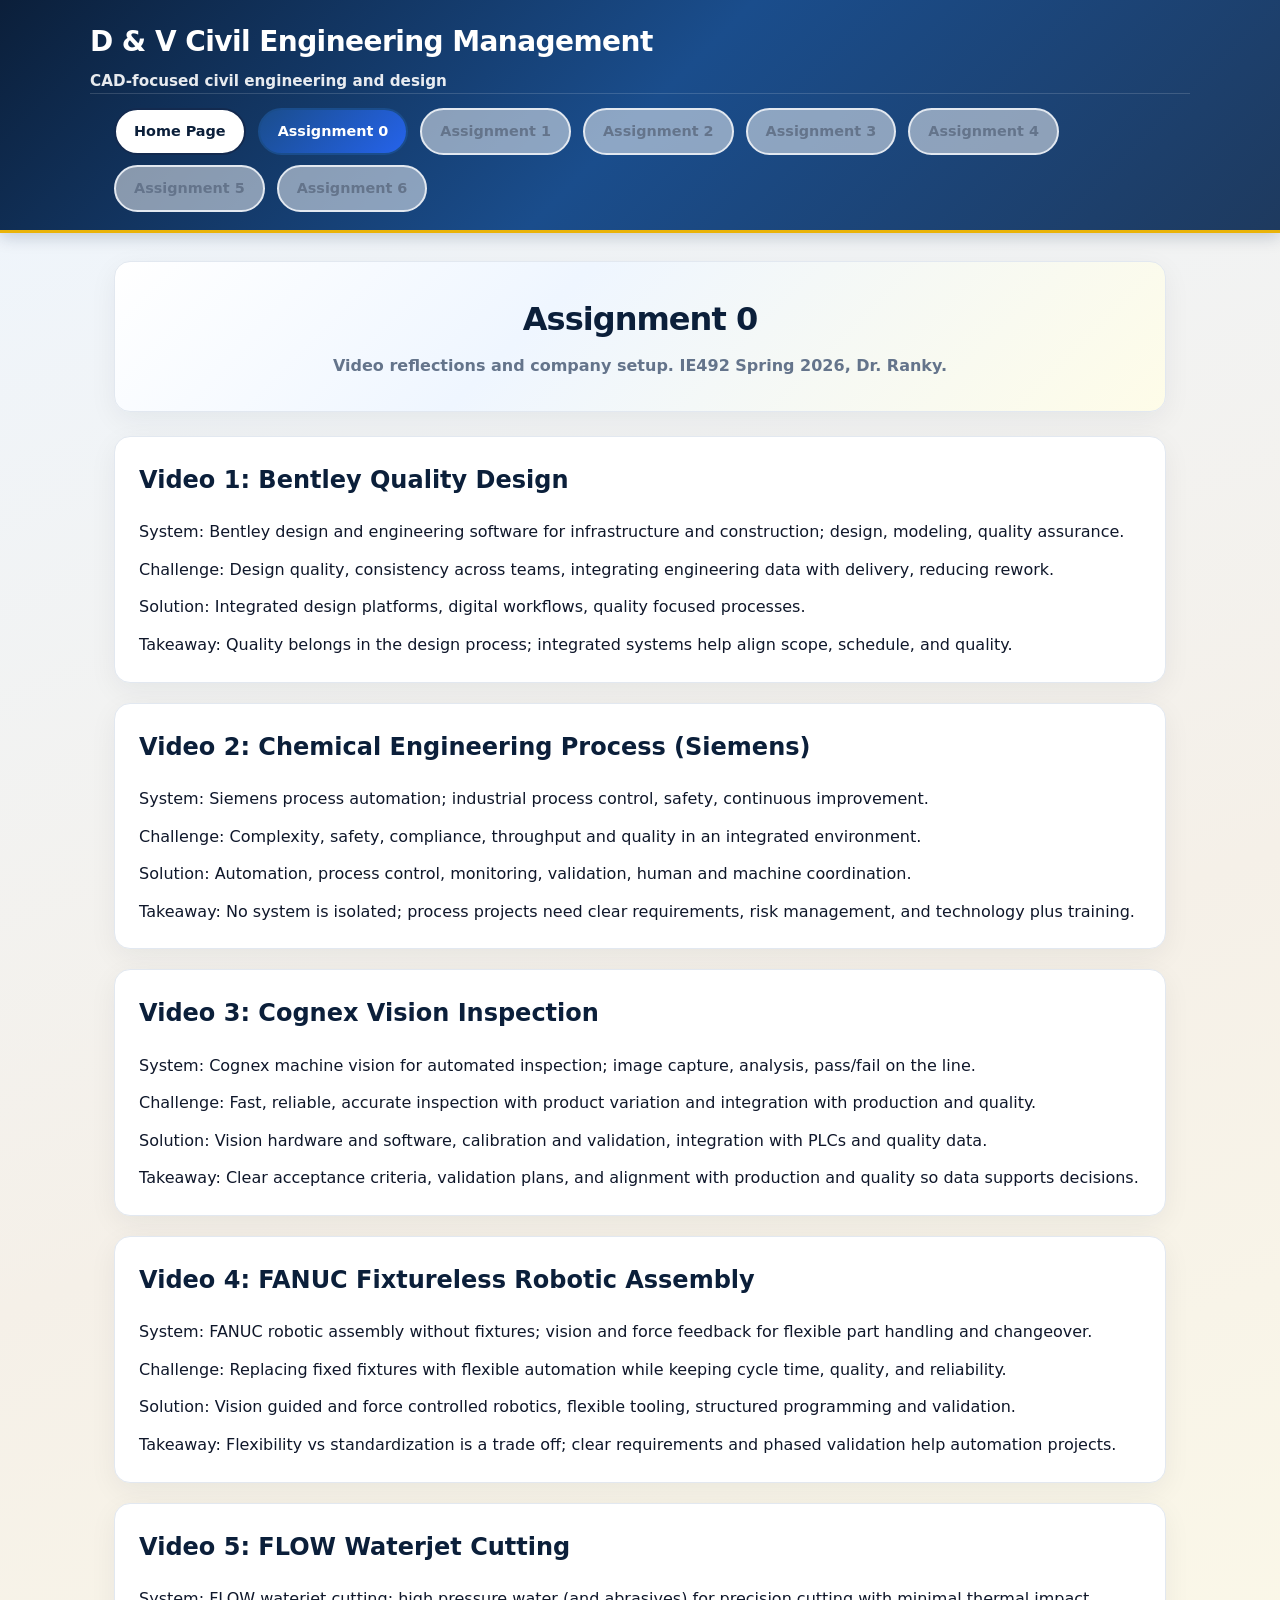
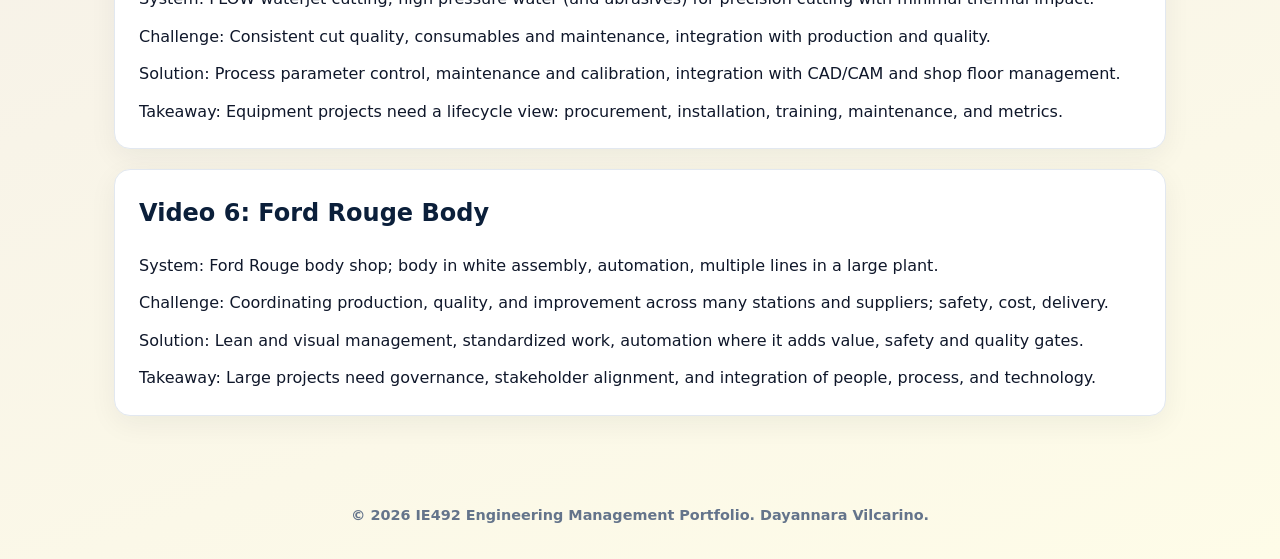
==== assignment0.html @ a2a7eb2e "Clean up home and Assignment 0: no yellow box, no Assignments div, no back link, no hyphens" ====
<!DOCTYPE html>
<html lang="en">
<head>
  <meta charset="UTF-8" />
  <meta name="viewport" content="width=device-width, initial-scale=1.0" />
  <title>Assignment 0 - IE492 Engineering Management</title>
  <link rel="stylesheet" href="style.css" />
</head>
<body>
  <header class="site-header">
    <div class="brand">
      <h1>D & V Civil Engineering Management</h1>
      <p class="tagline">CAD-focused civil engineering and design</p>
    </div>
    <nav class="nav-wrap">
      <ul>
        <li><a href="index.html">Home Page</a></li>
        <li><a class="active" href="assignment0.html">Assignment 0</a></li>
        <li><span class="nav-disabled">Assignment 1</span></li>
        <li><span class="nav-disabled">Assignment 2</span></li>
        <li><span class="nav-disabled">Assignment 3</span></li>
        <li><span class="nav-disabled">Assignment 4</span></li>
        <li><span class="nav-disabled">Assignment 5</span></li>
        <li><span class="nav-disabled">Assignment 6</span></li>
      </ul>
    </nav>
  </header>

  <main>
    <section class="hero">
      <h1>Assignment 0</h1>
      <p class="subtitle">Video reflections and company setup. IE492 Spring 2026, Dr. Ranky.</p>
    </section>

    <section class="card">
      <h2>Video 1: Bentley Quality Design</h2>
      <p><label>System:</label> Bentley design and engineering software for infrastructure and construction; design, modeling, quality assurance.</p>
      <p><label>Challenge:</label> Design quality, consistency across teams, integrating engineering data with delivery, reducing rework.</p>
      <p><label>Solution:</label> Integrated design platforms, digital workflows, quality focused processes.</p>
      <p><label>Takeaway:</label> Quality belongs in the design process; integrated systems help align scope, schedule, and quality.</p>
    </section>

    <section class="card">
      <h2>Video 2: Chemical Engineering Process (Siemens)</h2>
      <p><label>System:</label> Siemens process automation; industrial process control, safety, continuous improvement.</p>
      <p><label>Challenge:</label> Complexity, safety, compliance, throughput and quality in an integrated environment.</p>
      <p><label>Solution:</label> Automation, process control, monitoring, validation, human and machine coordination.</p>
      <p><label>Takeaway:</label> No system is isolated; process projects need clear requirements, risk management, and technology plus training.</p>
    </section>

    <section class="card">
      <h2>Video 3: Cognex Vision Inspection</h2>
      <p><label>System:</label> Cognex machine vision for automated inspection; image capture, analysis, pass/fail on the line.</p>
      <p><label>Challenge:</label> Fast, reliable, accurate inspection with product variation and integration with production and quality.</p>
      <p><label>Solution:</label> Vision hardware and software, calibration and validation, integration with PLCs and quality data.</p>
      <p><label>Takeaway:</label> Clear acceptance criteria, validation plans, and alignment with production and quality so data supports decisions.</p>
    </section>

    <section class="card">
      <h2>Video 4: FANUC Fixtureless Robotic Assembly</h2>
      <p><label>System:</label> FANUC robotic assembly without fixtures; vision and force feedback for flexible part handling and changeover.</p>
      <p><label>Challenge:</label> Replacing fixed fixtures with flexible automation while keeping cycle time, quality, and reliability.</p>
      <p><label>Solution:</label> Vision guided and force controlled robotics, flexible tooling, structured programming and validation.</p>
      <p><label>Takeaway:</label> Flexibility vs standardization is a trade off; clear requirements and phased validation help automation projects.</p>
    </section>

    <section class="card">
      <h2>Video 5: FLOW Waterjet Cutting</h2>
      <p><label>System:</label> FLOW waterjet cutting; high pressure water (and abrasives) for precision cutting with minimal thermal impact.</p>
      <p><label>Challenge:</label> Consistent cut quality, consumables and maintenance, integration with production and quality.</p>
      <p><label>Solution:</label> Process parameter control, maintenance and calibration, integration with CAD/CAM and shop floor management.</p>
      <p><label>Takeaway:</label> Equipment projects need a lifecycle view: procurement, installation, training, maintenance, and metrics.</p>
    </section>

    <section class="card">
      <h2>Video 6: Ford Rouge Body</h2>
      <p><label>System:</label> Ford Rouge body shop; body in white assembly, automation, multiple lines in a large plant.</p>
      <p><label>Challenge:</label> Coordinating production, quality, and improvement across many stations and suppliers; safety, cost, delivery.</p>
      <p><label>Solution:</label> Lean and visual management, standardized work, automation where it adds value, safety and quality gates.</p>
      <p><label>Takeaway:</label> Large projects need governance, stakeholder alignment, and integration of people, process, and technology.</p>
    </section>
  </main>

  <footer>
    <p>© 2026 IE492 Engineering Management Portfolio. Dayannara Vilcarino.</p>
  </footer>
</body>
</html>
---- style.css ----
/* IE492 Engineering Management Portfolio — Dayannara Vilcarino
   Blue & yellow gradient theme, card-based layout */

:root {
  --blue-900: #0b1f3a;
  --blue-800: #132a4f;
  --blue-700: #1a4d8c;
  --blue-500: #2563eb;
  --blue-100: #dbeafe;
  --yellow: #eab308;
  --yellow-light: #fef08a;
  --yellow-bg: rgba(234, 179, 8, 0.12);

  --bg: #f0f4fc;
  --bg-gradient: linear-gradient(160deg, #eef6ff 0%, #f5f0e8 50%, #fefce8 100%);
  --text: #0f172a;
  --muted: #64748b;

  --card: #ffffff;
  --border: #e2e8f0;
  --shadow: 0 4px 20px rgba(11, 31, 58, 0.08);
  --shadow-card: 0 8px 28px rgba(11, 31, 58, 0.06);
  --radius: 16px;
  --radius-sm: 12px;
}

* {
  box-sizing: border-box;
}

body {
  margin: 0;
  font-family: system-ui, -apple-system, "Segoe UI", Roboto, Arial, sans-serif;
  background: var(--bg);
  background: var(--bg-gradient);
  min-height: 100vh;
  color: var(--text);
  line-height: 1.6;
}

/* Header: company name + tagline (gradient bar) */
.site-header {
  background: linear-gradient(135deg, var(--blue-900) 0%, var(--blue-700) 50%, #1e3a5f 100%);
  padding: 20px 24px 18px;
  position: sticky;
  top: 0;
  z-index: 999;
  border-bottom: 3px solid var(--yellow);
  box-shadow: 0 4px 16px rgba(11, 31, 58, 0.2);
}

.site-header .brand {
  max-width: 1100px;
  margin: 0 auto;
}

.site-header h1 {
  margin: 0 0 4px 0;
  font-size: 1.75rem;
  font-weight: 800;
  color: #fff;
  letter-spacing: -0.02em;
}

.site-header .tagline {
  margin: 0;
  font-size: 0.95rem;
  font-weight: 600;
  color: rgba(255, 255, 255, 0.9);
}

/* Nav: rounded buttons, active = filled */
.nav-wrap {
  max-width: 1100px;
  margin: 0 auto;
  padding: 12px 24px 0;
  border-top: 1px solid rgba(255, 255, 255, 0.15);
  padding-top: 14px;
}

.nav-wrap ul {
  margin: 0;
  padding: 0;
  list-style: none;
  display: flex;
  flex-wrap: wrap;
  gap: 10px 12px;
  align-items: center;
}

.nav-wrap a {
  display: inline-block;
  padding: 10px 18px;
  border-radius: 999px;
  text-decoration: none;
  font-weight: 700;
  font-size: 0.9rem;
  white-space: nowrap;
  color: var(--blue-900);
  background: #fff;
  border: 2px solid var(--blue-800);
  transition: background 0.15s ease, color 0.15s ease, transform 0.08s ease;
}

.nav-wrap a:hover {
  background: var(--blue-100);
  color: var(--blue-900);
}

.nav-wrap a.active {
  background: linear-gradient(135deg, var(--blue-700), var(--blue-500));
  color: #fff;
  border-color: var(--blue-700);
}

.nav-wrap a:focus-visible {
  outline: none;
  box-shadow: 0 0 0 3px var(--yellow-bg), 0 0 0 5px var(--blue-500);
}

.nav-wrap .nav-disabled {
  display: inline-block;
  padding: 10px 18px;
  border-radius: 999px;
  font-weight: 700;
  font-size: 0.9rem;
  color: var(--muted);
  background: rgba(255, 255, 255, 0.5);
  border: 2px solid var(--border);
  cursor: default;
}

.nav-wrap .nav-disabled.nav-current {
  color: var(--blue-900);
  background: rgba(255, 255, 255, 0.9);
  border-color: var(--blue-800);
}

/* Main content */
main {
  max-width: 1100px;
  margin: 0 auto;
  padding: 28px 24px 48px;
}

/* Section heading with vertical accent bar */
.section-head {
  display: flex;
  align-items: center;
  gap: 12px;
  margin: 0 0 16px 0;
}

.section-head .bar {
  width: 5px;
  height: 28px;
  border-radius: 3px;
  background: linear-gradient(180deg, var(--blue-700), var(--blue-900));
}

.section-head h2 {
  margin: 0;
  font-size: 1.5rem;
  font-weight: 800;
  color: var(--blue-900);
  letter-spacing: -0.02em;
}

/* Cards */
.card {
  background: var(--card);
  border: 1px solid var(--border);
  border-radius: var(--radius);
  padding: 24px;
  box-shadow: var(--shadow-card);
  margin-bottom: 20px;
}

.card p {
  margin: 0 0 12px 0;
  color: var(--text);
  font-size: 1rem;
}

.card p:last-child {
  margin-bottom: 0;
}

.section-spaced {
  margin-top: 2.5rem;
}

/* Hero / banner on home */
.hero {
  background: linear-gradient(135deg, #fff 0%, #eff6ff 40%, #fefce8 100%);
  border: 1px solid var(--border);
  border-radius: var(--radius);
  padding: 32px 28px;
  box-shadow: var(--shadow-card);
  margin-bottom: 24px;
  text-align: center;
}

.hero h1 {
  margin: 0 0 8px 0;
  font-size: 2rem;
  font-weight: 800;
  color: var(--blue-900);
  letter-spacing: -0.03em;
}

.hero .subtitle {
  margin: 0;
  font-weight: 600;
  color: var(--muted);
  font-size: 1rem;
}

/* Service/feature grid (2x2) */
.services-grid {
  display: grid;
  grid-template-columns: repeat(2, 1fr);
  gap: 16px;
  margin-top: 12px;
}

.services-grid-three {
  grid-template-columns: repeat(3, 1fr);
}

@media (max-width: 700px) {
  .services-grid,
  .services-grid-three {
    grid-template-columns: 1fr;
  }
}

.service-card {
  background: var(--card);
  border: 1px solid var(--border);
  border-radius: var(--radius);
  padding: 20px;
  box-shadow: var(--shadow-card);
}

.service-card h3 {
  margin: 0 0 12px 0;
  font-size: 1.1rem;
  font-weight: 800;
  color: var(--blue-900);
}

.service-card ul {
  margin: 0;
  padding-left: 1.25rem;
  color: var(--text);
  font-size: 0.95rem;
}

.service-card li {
  margin: 6px 0;
}

.service-card li::marker {
  color: var(--blue-500);
}

/* Info box (student/course) */
.info-box {
  margin-top: 16px;
  padding: 18px 20px;
  border-radius: var(--radius-sm);
  background: var(--yellow-bg);
  border: 1px solid rgba(234, 179, 8, 0.35);
}

.info-box p {
  margin: 6px 0;
  font-weight: 650;
}

/* Link grid for quick nav */
.link-grid {
  display: grid;
  grid-template-columns: repeat(2, minmax(0, 1fr));
  gap: 12px;
  margin-top: 14px;
}

@media (max-width: 600px) {
  .link-grid {
    grid-template-columns: 1fr;
  }
}

.link-grid a {
  display: block;
  text-decoration: none;
  font-weight: 700;
  padding: 14px 16px;
  border-radius: var(--radius-sm);
  border: 1px solid var(--border);
  background: #fff;
  color: var(--blue-900);
  box-shadow: 0 4px 12px rgba(11, 31, 58, 0.05);
  transition: transform 0.08s ease, box-shadow 0.15s ease;
}

.link-grid a:hover {
  box-shadow: 0 8px 20px rgba(11, 31, 58, 0.08);
}

.link-grid a:focus-visible {
  outline: none;
  box-shadow: 0 0 0 3px var(--yellow);
}

/* Footer */
footer {
  max-width: 1100px;
  margin: 20px auto 32px;
  padding: 0 24px;
  color: var(--muted);
  text-align: center;
  font-weight: 600;
  font-size: 0.9rem;
}

/* Utility */
.small {
  color: var(--muted);
  font-weight: 600;
  font-size: 0.875rem;
}

.course-banner {
  text-align: center;
  font-weight: 800;
  color: var(--blue-800);
  margin: 0 0 16px 0;
  letter-spacing: 0.02em;
}

/* Assignment pages: grid, callout, tags, toc, video blocks, pill, btn */
.grid {
  display: grid;
  grid-template-columns: 1.2fr 0.8fr;
  gap: 16px;
}
@media (max-width: 900px) {
  .grid {
    grid-template-columns: 1fr;
  }
}

.callout {
  border: 1px solid var(--border);
  border-left: 6px solid var(--yellow);
  background: #fefce8;
  border-radius: var(--radius-sm);
  padding: 14px 16px;
  margin: 12px 0;
}

.tag {
  display: inline-block;
  padding: 6px 12px;
  border-radius: 999px;
  background: rgba(37, 99, 235, 0.1);
  border: 1px solid rgba(37, 99, 235, 0.25);
  color: var(--blue-900);
  font-weight: 700;
  font-size: 0.75rem;
  margin-right: 8px;
  margin-bottom: 8px;
}

.toc a {
  color: var(--blue-500);
  font-weight: 700;
  text-decoration: none;
}
.toc a:hover {
  text-decoration: underline;
}

.video {
  border: 1px solid var(--border);
  border-radius: var(--radius);
  padding: 16px;
  margin: 14px 0;
  background: var(--card);
  box-shadow: var(--shadow-card);
}
.video h3 {
  margin: 0 0 10px 0;
  color: var(--blue-900);
  font-size: 1.1rem;
}
.video label {
  font-weight: 700;
}
.video ul {
  margin: 8px 0 0 18px;
}
.video li {
  margin: 6px 0;
}

.pill {
  display: inline-block;
  padding: 4px 10px;
  border-radius: 999px;
  background: var(--yellow-bg);
  border: 1px solid rgba(234, 179, 8, 0.5);
  color: var(--blue-900);
  font-weight: 700;
  font-size: 0.7rem;
  vertical-align: middle;
  margin-left: 8px;
}

.btn {
  display: inline-block;
  background: linear-gradient(135deg, var(--blue-700), var(--blue-500));
  color: #fff;
  text-decoration: none;
  padding: 10px 16px;
  border-radius: 10px;
  font-weight: 700;
  transition: filter 0.15s ease;
}
.btn:hover {
  filter: brightness(1.05);
}

.card h2 {
  margin-top: 0;
  color: var(--blue-900);
}
.card h2:not(:first-child) {
  margin-top: 20px;
}

code, pre {
  background: rgba(11, 31, 58, 0.06);
  border: 1px solid var(--border);
  border-radius: 10px;
  padding: 12px;
  display: block;
  overflow: auto;
  font-size: 0.9rem;
}

.coming {
  max-width: 900px;
  margin: 24px auto;
  background: var(--card);
  padding: 32px;
  border-radius: var(--radius);
  text-align: center;
  border: 1px solid var(--border);
  box-shadow: var(--shadow-card);
}
.coming h2 {
  margin: 0 0 12px 0;
  color: var(--blue-900);
}
.coming p {
  margin: 0 0 16px 0;
  color: var(--text);
}
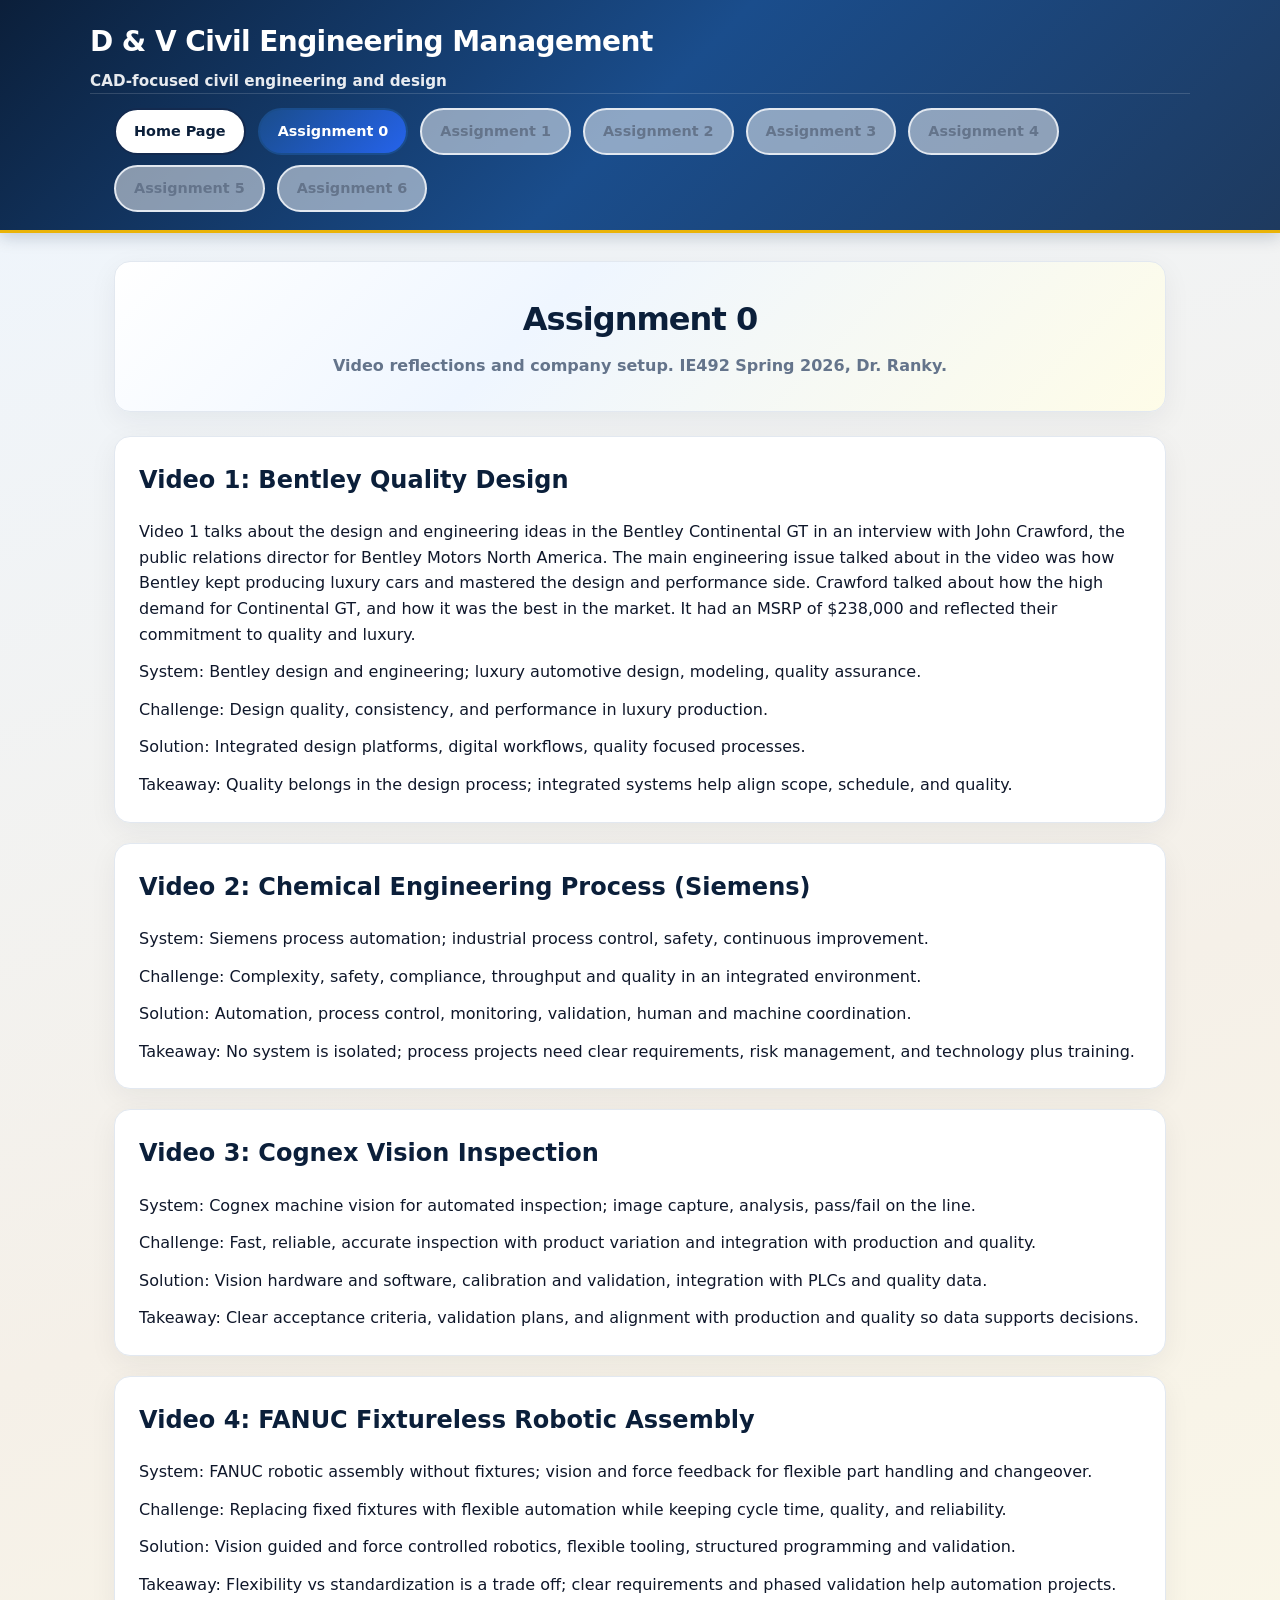
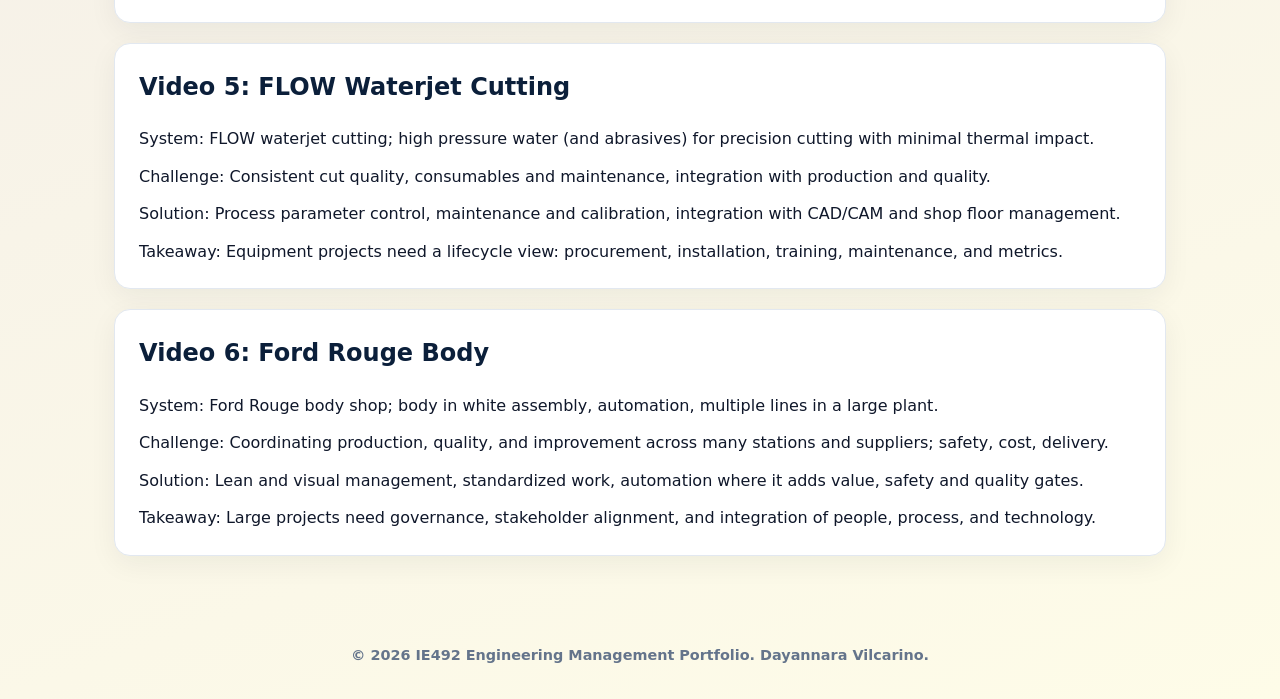
==== commit 9aee8018: "Remove hero div, fix section-head bar alignment, move course info to Management Approach, add Video " ====
--- a/assignment0.html
+++ b/assignment0.html
@@ -34,8 +34,9 @@
 
     <section class="card">
       <h2>Video 1: Bentley Quality Design</h2>
-      <p><label>System:</label> Bentley design and engineering software for infrastructure and construction; design, modeling, quality assurance.</p>
-      <p><label>Challenge:</label> Design quality, consistency across teams, integrating engineering data with delivery, reducing rework.</p>
+      <p>Video 1 talks about the design and engineering ideas in the Bentley Continental GT in an interview with John Crawford, the public relations director for Bentley Motors North America. The main engineering issue talked about in the video was how Bentley kept producing luxury cars and mastered the design and performance side. Crawford talked about how the high demand for Continental GT, and how it was the best in the market. It had an MSRP of $238,000 and reflected their commitment to quality and luxury.</p>
+      <p><label>System:</label> Bentley design and engineering; luxury automotive design, modeling, quality assurance.</p>
+      <p><label>Challenge:</label> Design quality, consistency, and performance in luxury production.</p>
       <p><label>Solution:</label> Integrated design platforms, digital workflows, quality focused processes.</p>
       <p><label>Takeaway:</label> Quality belongs in the design process; integrated systems help align scope, schedule, and quality.</p>
     </section>
--- a/style.css
+++ b/style.css
@@ -152,6 +152,8 @@
 }
 
 .section-head .bar {
+  flex-shrink: 0;
+  display: block;
   width: 5px;
   height: 28px;
   border-radius: 3px;
@@ -160,10 +162,12 @@
 
 .section-head h2 {
   margin: 0;
+  padding: 0;
   font-size: 1.5rem;
   font-weight: 800;
   color: var(--blue-900);
   letter-spacing: -0.02em;
+  line-height: 1.2;
 }
 
 /* Cards */
@@ -188,6 +192,19 @@
 
 .section-spaced {
   margin-top: 2.5rem;
+}
+
+.management-approach {
+  margin-top: 2.5rem;
+}
+
+.management-approach .course-info {
+  margin-top: 1.25rem;
+  margin-bottom: 0;
+  padding-top: 1rem;
+  border-top: 1px solid var(--border);
+  font-size: 0.95rem;
+  color: var(--muted);
 }
 
 /* Hero / banner on home */
@@ -211,6 +228,21 @@
 
 .hero .subtitle {
   margin: 0;
+  font-weight: 600;
+  color: var(--muted);
+  font-size: 1rem;
+}
+
+main > .page-title {
+  margin: 0 0 4px 0;
+  font-size: 1.75rem;
+  font-weight: 800;
+  color: var(--blue-900);
+  letter-spacing: -0.02em;
+}
+
+main > .subtitle {
+  margin: 0 0 1.5rem 0;
   font-weight: 600;
   color: var(--muted);
   font-size: 1rem;
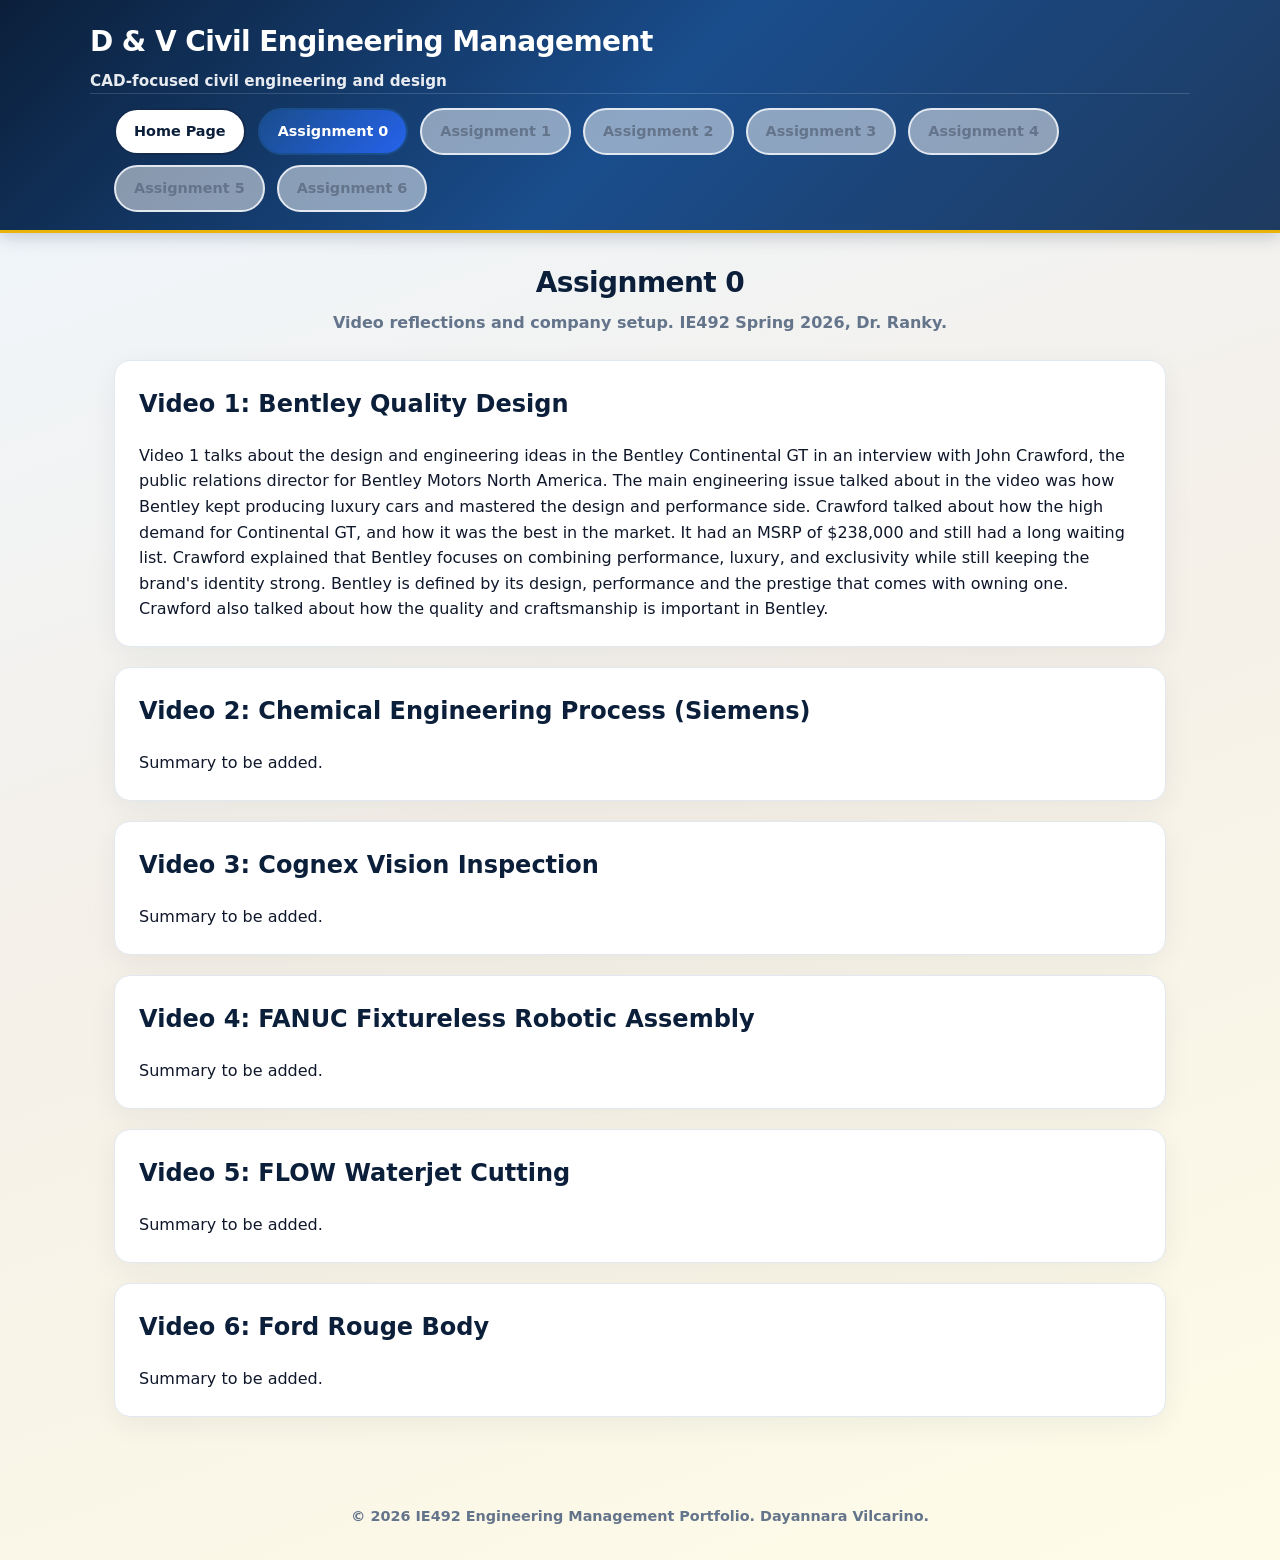
==== commit 8b9909a6: "Center title and subtitle, remove hero on Assignment 0, fix section-head alignment, video summaries " ====
--- a/assignment0.html
+++ b/assignment0.html
@@ -27,58 +27,37 @@
   </header>
 
   <main>
-    <section class="hero">
-      <h1>Assignment 0</h1>
-      <p class="subtitle">Video reflections and company setup. IE492 Spring 2026, Dr. Ranky.</p>
-    </section>
+    <h1 class="page-title">Assignment 0</h1>
+    <p class="subtitle">Video reflections and company setup. IE492 Spring 2026, Dr. Ranky.</p>
 
     <section class="card">
       <h2>Video 1: Bentley Quality Design</h2>
-      <p>Video 1 talks about the design and engineering ideas in the Bentley Continental GT in an interview with John Crawford, the public relations director for Bentley Motors North America. The main engineering issue talked about in the video was how Bentley kept producing luxury cars and mastered the design and performance side. Crawford talked about how the high demand for Continental GT, and how it was the best in the market. It had an MSRP of $238,000 and reflected their commitment to quality and luxury.</p>
-      <p><label>System:</label> Bentley design and engineering; luxury automotive design, modeling, quality assurance.</p>
-      <p><label>Challenge:</label> Design quality, consistency, and performance in luxury production.</p>
-      <p><label>Solution:</label> Integrated design platforms, digital workflows, quality focused processes.</p>
-      <p><label>Takeaway:</label> Quality belongs in the design process; integrated systems help align scope, schedule, and quality.</p>
+      <p>Video 1 talks about the design and engineering ideas in the Bentley Continental GT in an interview with John Crawford, the public relations director for Bentley Motors North America. The main engineering issue talked about in the video was how Bentley kept producing luxury cars and mastered the design and performance side. Crawford talked about how the high demand for Continental GT, and how it was the best in the market. It had an MSRP of $238,000 and still had a long waiting list. Crawford explained that Bentley focuses on combining performance, luxury, and exclusivity while still keeping the brand's identity strong. Bentley is defined by its design, performance and the prestige that comes with owning one. Crawford also talked about how the quality and craftsmanship is important in Bentley.</p>
     </section>
 
     <section class="card">
       <h2>Video 2: Chemical Engineering Process (Siemens)</h2>
-      <p><label>System:</label> Siemens process automation; industrial process control, safety, continuous improvement.</p>
-      <p><label>Challenge:</label> Complexity, safety, compliance, throughput and quality in an integrated environment.</p>
-      <p><label>Solution:</label> Automation, process control, monitoring, validation, human and machine coordination.</p>
-      <p><label>Takeaway:</label> No system is isolated; process projects need clear requirements, risk management, and technology plus training.</p>
+      <p>Summary to be added.</p>
     </section>
 
     <section class="card">
       <h2>Video 3: Cognex Vision Inspection</h2>
-      <p><label>System:</label> Cognex machine vision for automated inspection; image capture, analysis, pass/fail on the line.</p>
-      <p><label>Challenge:</label> Fast, reliable, accurate inspection with product variation and integration with production and quality.</p>
-      <p><label>Solution:</label> Vision hardware and software, calibration and validation, integration with PLCs and quality data.</p>
-      <p><label>Takeaway:</label> Clear acceptance criteria, validation plans, and alignment with production and quality so data supports decisions.</p>
+      <p>Summary to be added.</p>
     </section>
 
     <section class="card">
       <h2>Video 4: FANUC Fixtureless Robotic Assembly</h2>
-      <p><label>System:</label> FANUC robotic assembly without fixtures; vision and force feedback for flexible part handling and changeover.</p>
-      <p><label>Challenge:</label> Replacing fixed fixtures with flexible automation while keeping cycle time, quality, and reliability.</p>
-      <p><label>Solution:</label> Vision guided and force controlled robotics, flexible tooling, structured programming and validation.</p>
-      <p><label>Takeaway:</label> Flexibility vs standardization is a trade off; clear requirements and phased validation help automation projects.</p>
+      <p>Summary to be added.</p>
     </section>
 
     <section class="card">
       <h2>Video 5: FLOW Waterjet Cutting</h2>
-      <p><label>System:</label> FLOW waterjet cutting; high pressure water (and abrasives) for precision cutting with minimal thermal impact.</p>
-      <p><label>Challenge:</label> Consistent cut quality, consumables and maintenance, integration with production and quality.</p>
-      <p><label>Solution:</label> Process parameter control, maintenance and calibration, integration with CAD/CAM and shop floor management.</p>
-      <p><label>Takeaway:</label> Equipment projects need a lifecycle view: procurement, installation, training, maintenance, and metrics.</p>
+      <p>Summary to be added.</p>
     </section>
 
     <section class="card">
       <h2>Video 6: Ford Rouge Body</h2>
-      <p><label>System:</label> Ford Rouge body shop; body in white assembly, automation, multiple lines in a large plant.</p>
-      <p><label>Challenge:</label> Coordinating production, quality, and improvement across many stations and suppliers; safety, cost, delivery.</p>
-      <p><label>Solution:</label> Lean and visual management, standardized work, automation where it adds value, safety and quality gates.</p>
-      <p><label>Takeaway:</label> Large projects need governance, stakeholder alignment, and integration of people, process, and technology.</p>
+      <p>Summary to be added.</p>
     </section>
   </main>
 
--- a/style.css
+++ b/style.css
@@ -143,11 +143,11 @@
   padding: 28px 24px 48px;
 }
 
-/* Section heading with vertical accent bar */
+/* Section heading with vertical accent bar: bar (5px) + gap (6px) = 11px offset for heading */
 .section-head {
   display: flex;
   align-items: center;
-  gap: 12px;
+  gap: 6px;
   margin: 0 0 16px 0;
 }
 
@@ -170,6 +170,12 @@
   line-height: 1.2;
 }
 
+/* Align body text and course-info with the heading (same left edge as h2, after bar + gap) */
+.card .section-head + p,
+.card .section-head ~ p {
+  padding-left: 11px;
+}
+
 /* Cards */
 .card {
   background: var(--card);
@@ -239,6 +245,7 @@
   font-weight: 800;
   color: var(--blue-900);
   letter-spacing: -0.02em;
+  text-align: center;
 }
 
 main > .subtitle {
@@ -246,6 +253,7 @@
   font-weight: 600;
   color: var(--muted);
   font-size: 1rem;
+  text-align: center;
 }
 
 /* Service/feature grid (2x2) */
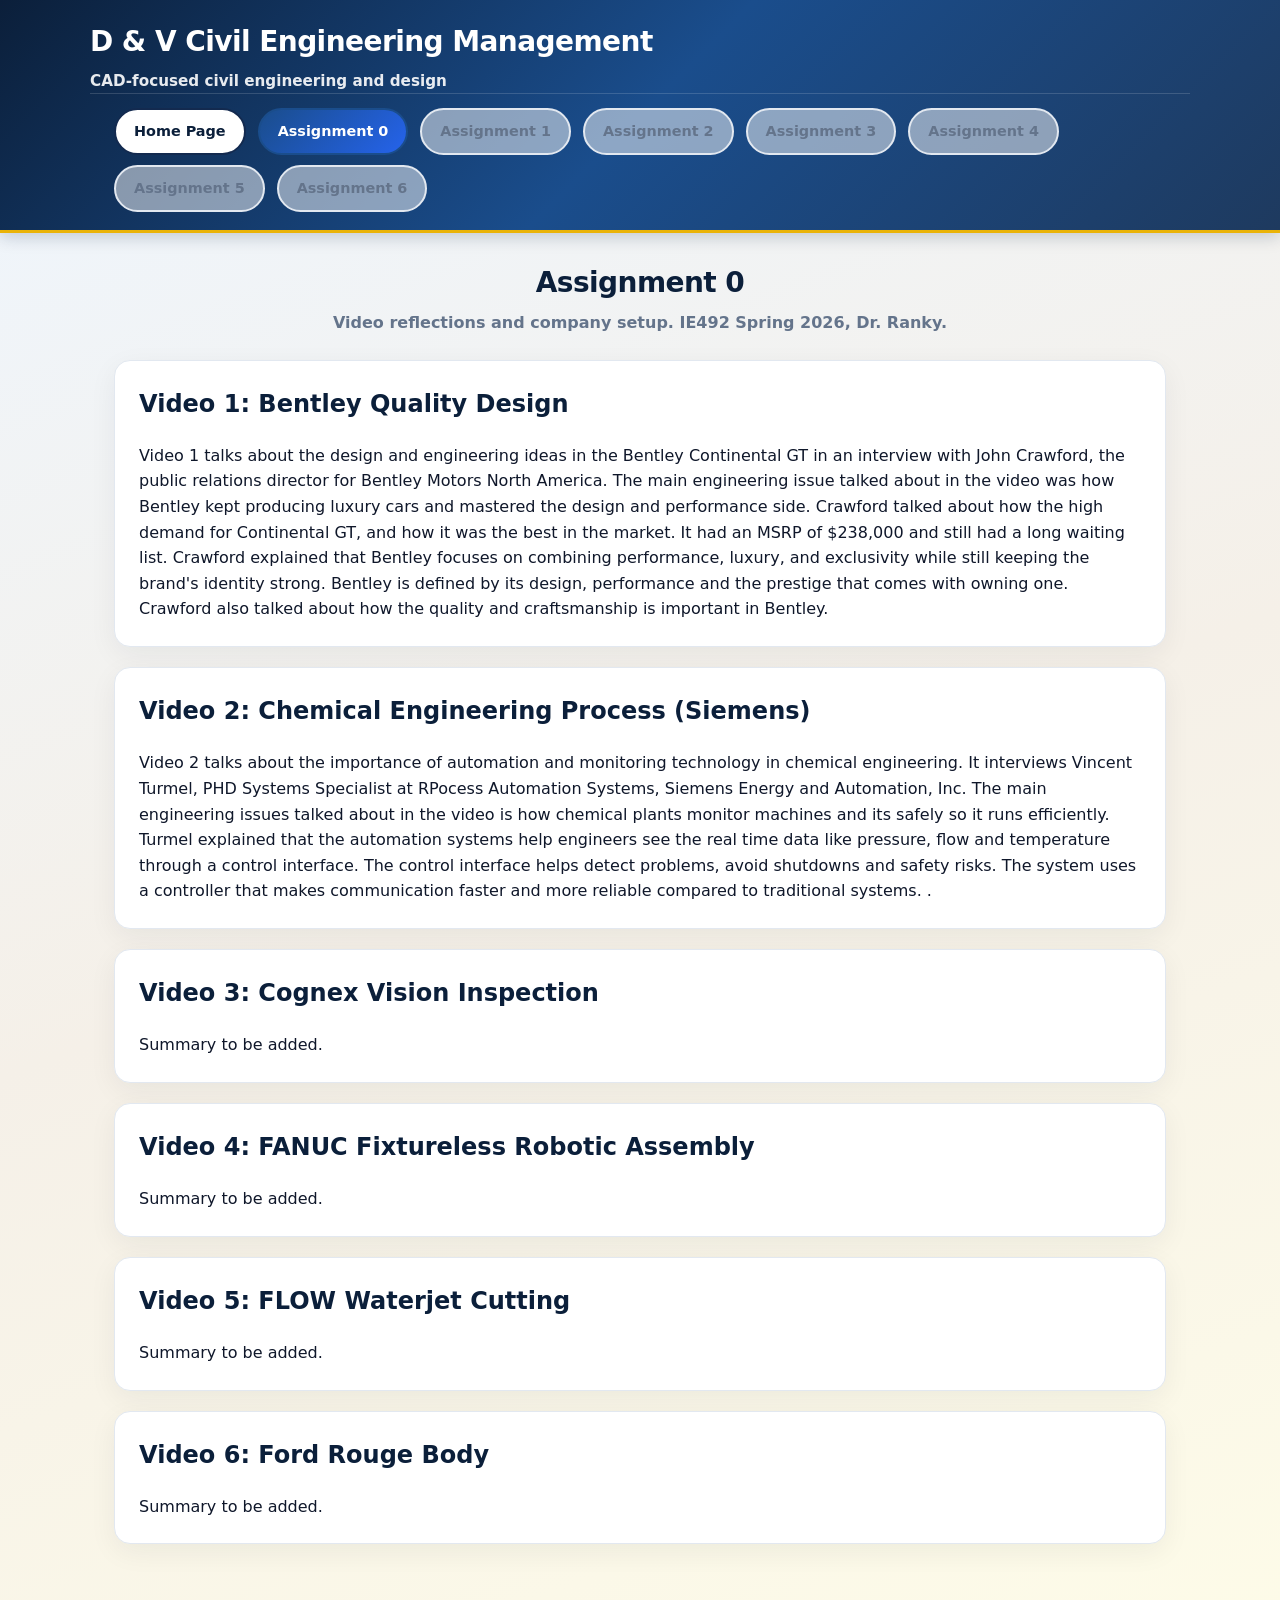
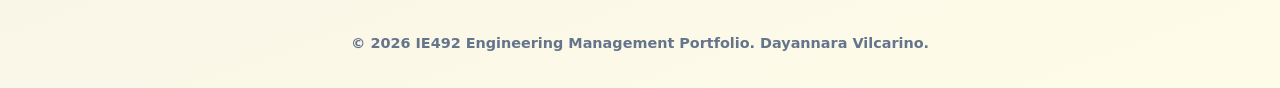
==== commit 06a0b974: "Update assignment0.html" ====
--- a/assignment0.html
+++ b/assignment0.html
@@ -37,7 +37,7 @@
 
     <section class="card">
       <h2>Video 2: Chemical Engineering Process (Siemens)</h2>
-      <p>Summary to be added.</p>
+      <p>Video 2 talks about the importance of automation and monitoring technology in chemical engineering. It interviews Vincent Turmel, PHD Systems Specialist at RPocess Automation Systems, Siemens Energy and Automation, Inc. The main engineering issues talked about in the video is how chemical plants monitor machines and its safely so it runs efficiently. Turmel explained that the automation systems help engineers see the real time data like pressure, flow and temperature through a control interface. The control interface helps detect problems, avoid shutdowns and safety risks. The system uses a controller that makes communication faster and more reliable compared to traditional systems. .</p>
     </section>
 
     <section class="card">
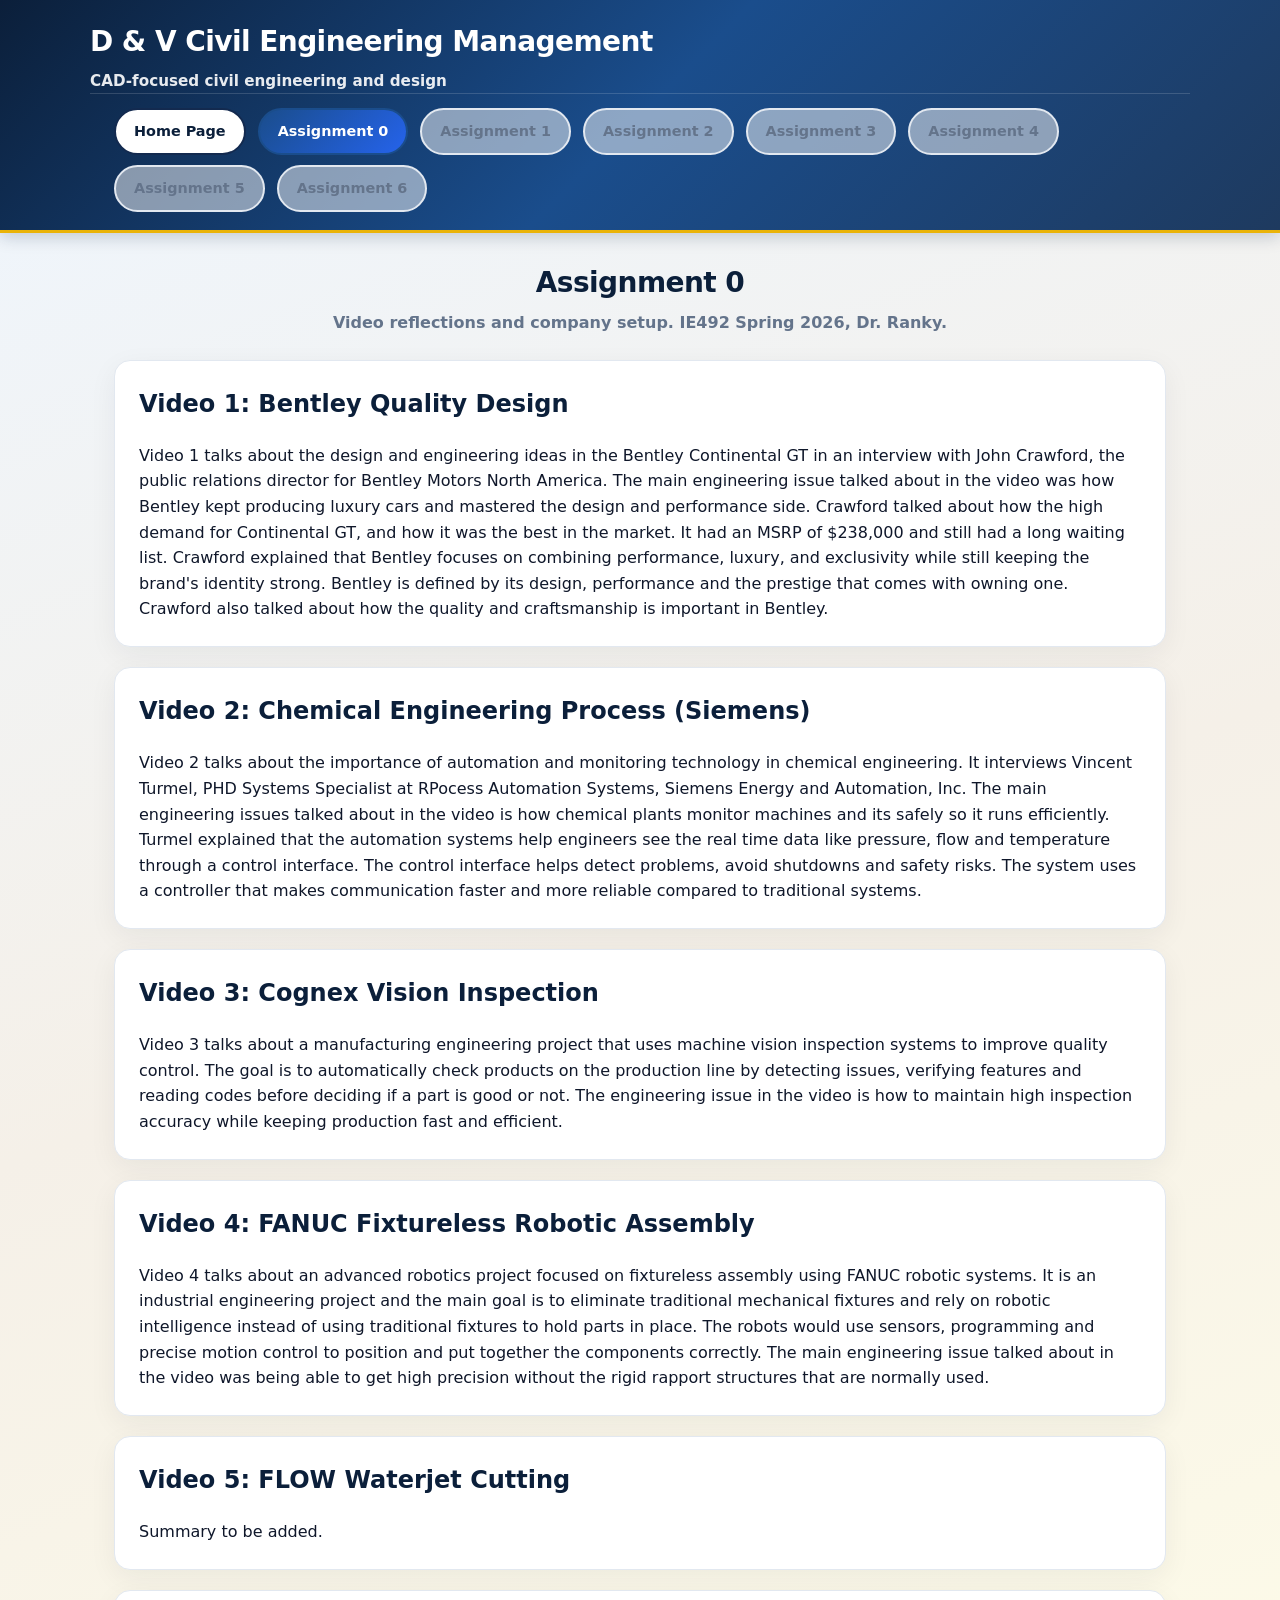
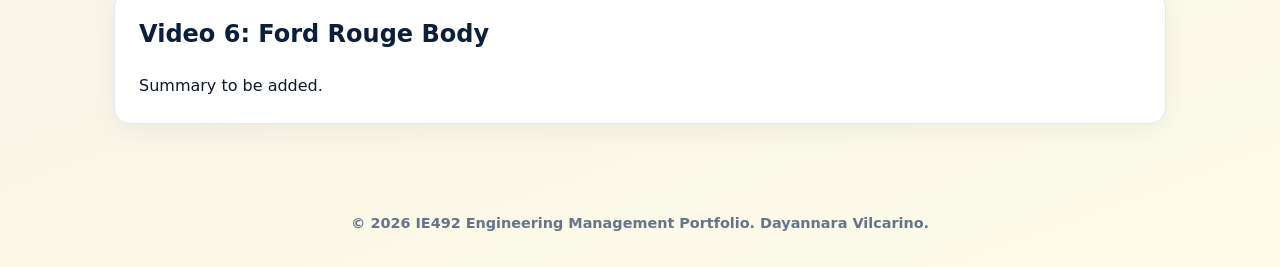
==== commit 6108f8e3: "Update assignment0.html" ====
--- a/assignment0.html
+++ b/assignment0.html
@@ -37,17 +37,19 @@
 
     <section class="card">
       <h2>Video 2: Chemical Engineering Process (Siemens)</h2>
-      <p>Video 2 talks about the importance of automation and monitoring technology in chemical engineering. It interviews Vincent Turmel, PHD Systems Specialist at RPocess Automation Systems, Siemens Energy and Automation, Inc. The main engineering issues talked about in the video is how chemical plants monitor machines and its safely so it runs efficiently. Turmel explained that the automation systems help engineers see the real time data like pressure, flow and temperature through a control interface. The control interface helps detect problems, avoid shutdowns and safety risks. The system uses a controller that makes communication faster and more reliable compared to traditional systems. .</p>
+      <p>Video 2 talks about the importance of automation and monitoring technology in chemical engineering. It interviews Vincent Turmel, PHD Systems Specialist at RPocess Automation Systems, Siemens Energy and Automation, Inc. The main engineering issues talked about in the video is how chemical plants monitor machines and its safely so it runs efficiently. Turmel explained that the automation systems help engineers see the real time data like pressure, flow and temperature through a control interface. The control interface helps detect problems, avoid shutdowns and safety risks. The system uses a controller that makes communication faster and more reliable compared to traditional systems.</p>
     </section>
 
     <section class="card">
       <h2>Video 3: Cognex Vision Inspection</h2>
-      <p>Summary to be added.</p>
+      <p> Video 3 talks about a manufacturing engineering project that uses machine vision inspection systems to improve quality control. The goal is to automatically check products on the production line by detecting issues, verifying features and reading codes before deciding if a part is good or not. The engineering issue in the video is how to maintain high inspection accuracy while keeping production fast and efficient. 
+</p>
     </section>
 
     <section class="card">
       <h2>Video 4: FANUC Fixtureless Robotic Assembly</h2>
-      <p>Summary to be added.</p>
+      <p>Video 4 talks about an advanced robotics project focused on fixtureless assembly using FANUC robotic systems. It is an industrial engineering project and the main goal is to eliminate traditional mechanical fixtures and rely on robotic intelligence instead of using traditional fixtures to hold parts in place. The robots would use sensors, programming and precise motion control to position and put together the components correctly. The main engineering issue talked about in the video was being able to get high precision without the rigid rapport structures that are normally used. 
+</p>
     </section>
 
     <section class="card">
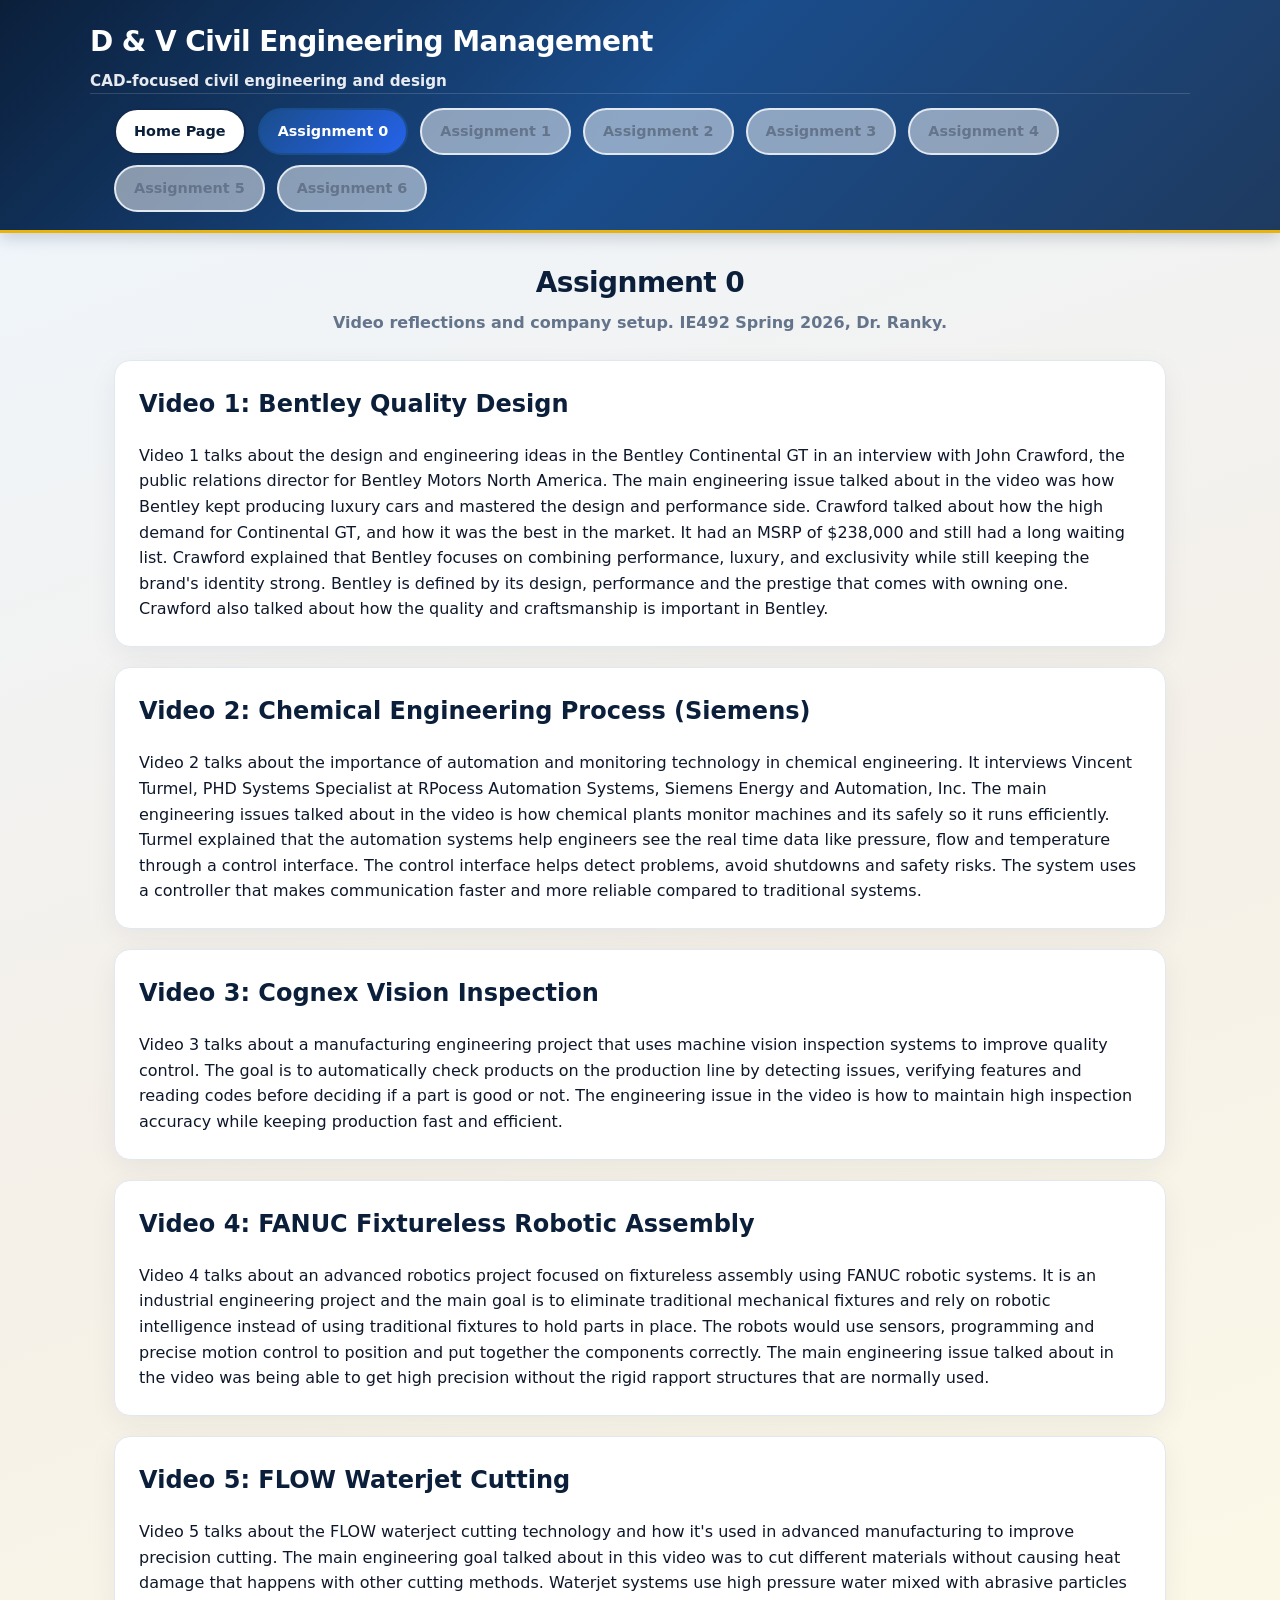
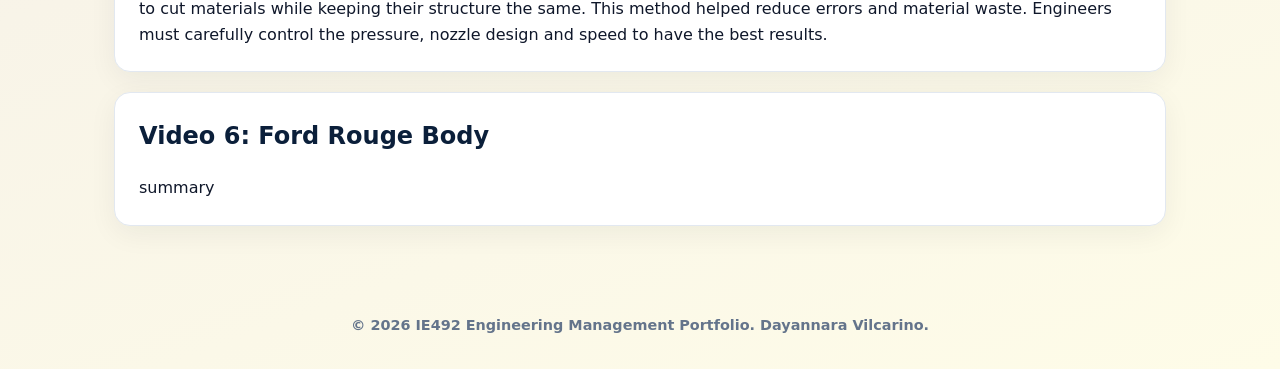
==== commit 34e5f7f5: "Update assignment0.html" ====
--- a/assignment0.html
+++ b/assignment0.html
@@ -54,12 +54,12 @@
 
     <section class="card">
       <h2>Video 5: FLOW Waterjet Cutting</h2>
-      <p>Summary to be added.</p>
+      <p> Video 5 talks about the FLOW waterject cutting technology and how it's used in advanced manufacturing to improve precision cutting. The main engineering goal talked about in this video was to cut different materials without causing heat damage that happens with other cutting methods. Waterjet systems use high pressure water mixed with abrasive particles to cut materials while keeping their structure the same. This method helped reduce errors and material waste. Engineers must carefully control the pressure, nozzle design and speed to have the best results. </p>
     </section>
 
     <section class="card">
       <h2>Video 6: Ford Rouge Body</h2>
-      <p>Summary to be added.</p>
+      <p> summary </p>
     </section>
   </main>
 
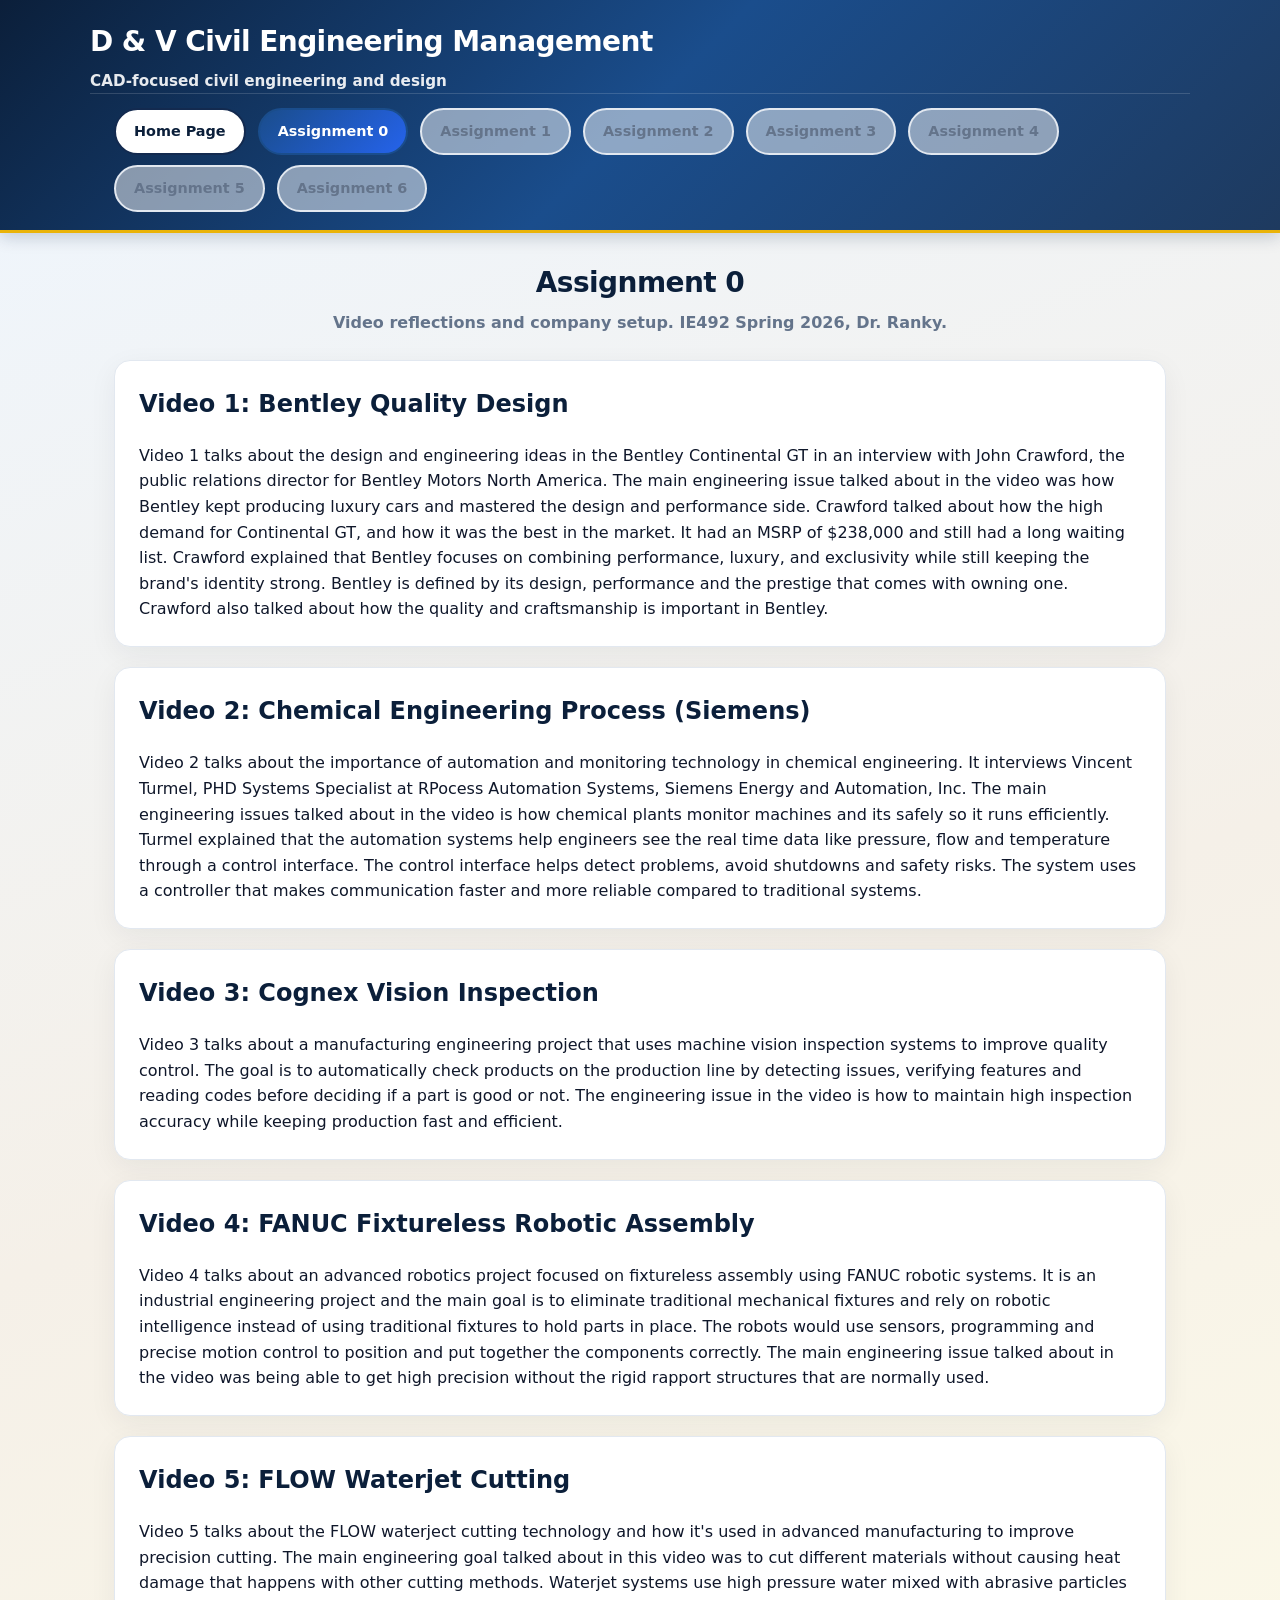
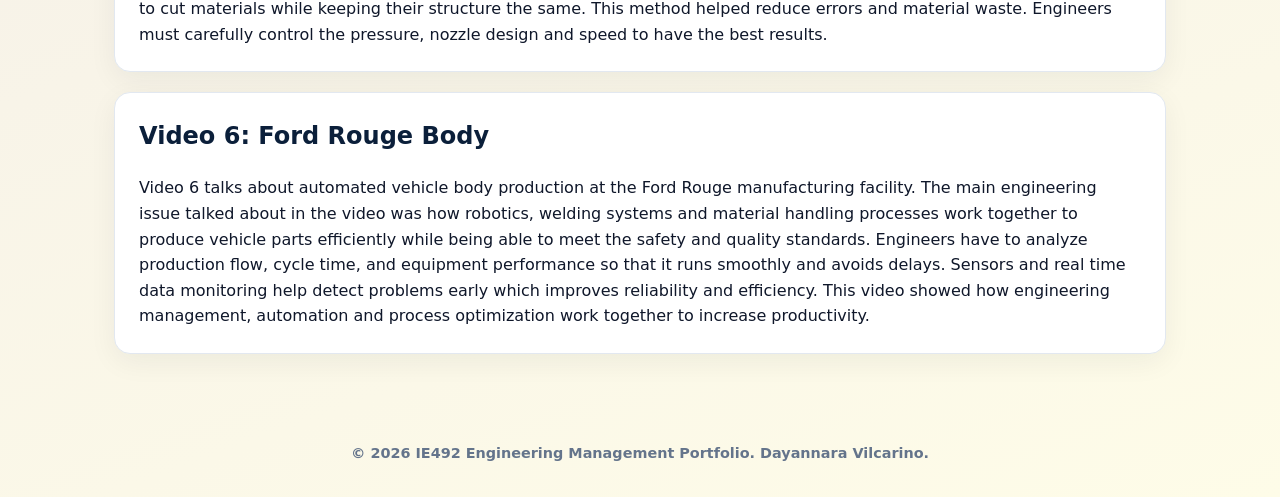
==== commit 36f7611e: "Update assignment0.html" ====
--- a/assignment0.html
+++ b/assignment0.html
@@ -59,7 +59,8 @@
 
     <section class="card">
       <h2>Video 6: Ford Rouge Body</h2>
-      <p> summary </p>
+      <p> Video 6 talks about automated vehicle body production at the Ford Rouge manufacturing facility. The main engineering issue talked about in the video was how robotics, welding systems and material handling processes work together to produce vehicle parts efficiently while being able to meet the safety and quality standards. Engineers have to analyze production flow, cycle time, and equipment performance so that it runs smoothly and avoids delays. Sensors and real time data monitoring help detect problems early which improves reliability and efficiency. This video showed how engineering management, automation and process optimization work together to increase productivity. 
+ </p>
     </section>
   </main>
 
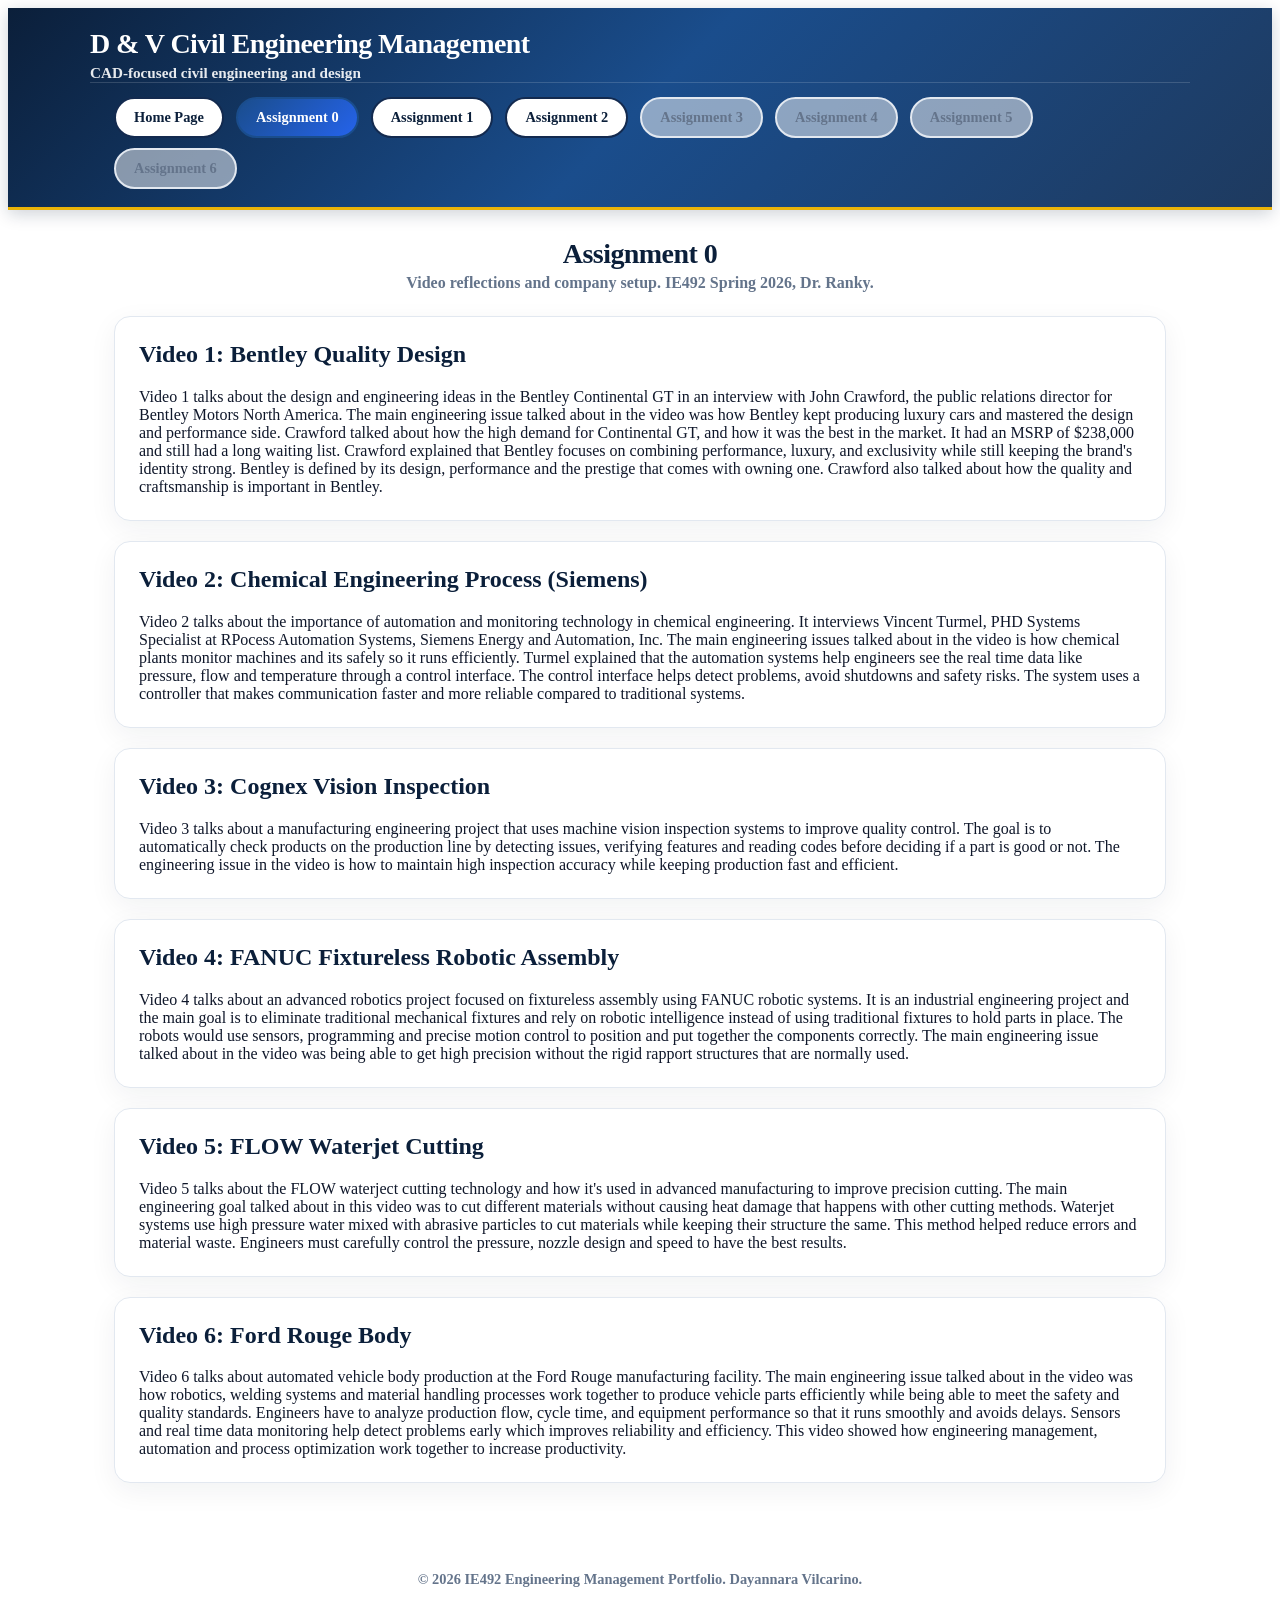
==== commit 62028167: "Update assignment0.html" ====
--- a/assignment0.html
+++ b/assignment0.html
@@ -16,8 +16,8 @@
       <ul>
         <li><a href="index.html">Home Page</a></li>
         <li><a class="active" href="assignment0.html">Assignment 0</a></li>
-        <li><span class="nav-disabled">Assignment 1</span></li>
-        <li><span class="nav-disabled">Assignment 2</span></li>
+           <li><a href="assignment1.html">Assignment 1</a></li>
+    <li><a href="assignment2.html">Assignment 2</a></li>
         <li><span class="nav-disabled">Assignment 3</span></li>
         <li><span class="nav-disabled">Assignment 4</span></li>
         <li><span class="nav-disabled">Assignment 5</span></li>
--- a/style.css
+++ b/style.css
@@ -29,13 +29,18 @@
 }
 
 body {
-  margin: 0;
-  font-family: system-ui, -apple-system, "Segoe UI", Roboto, Arial, sans-serif;
-  background: var(--bg);
-  background: var(--bg-gradient);
-  min-height: 100vh;
-  color: var(--text);
-  line-height: 1.6;
+/* Keep footer at bottom of page */
+html, body {
+  height: 100%;
+}
+
+body {
+  display: flex;
+  flex-direction: column;
+}
+
+main {
+  flex: 1;
 }
 
 /* Header: company name + tagline (gradient bar) */
